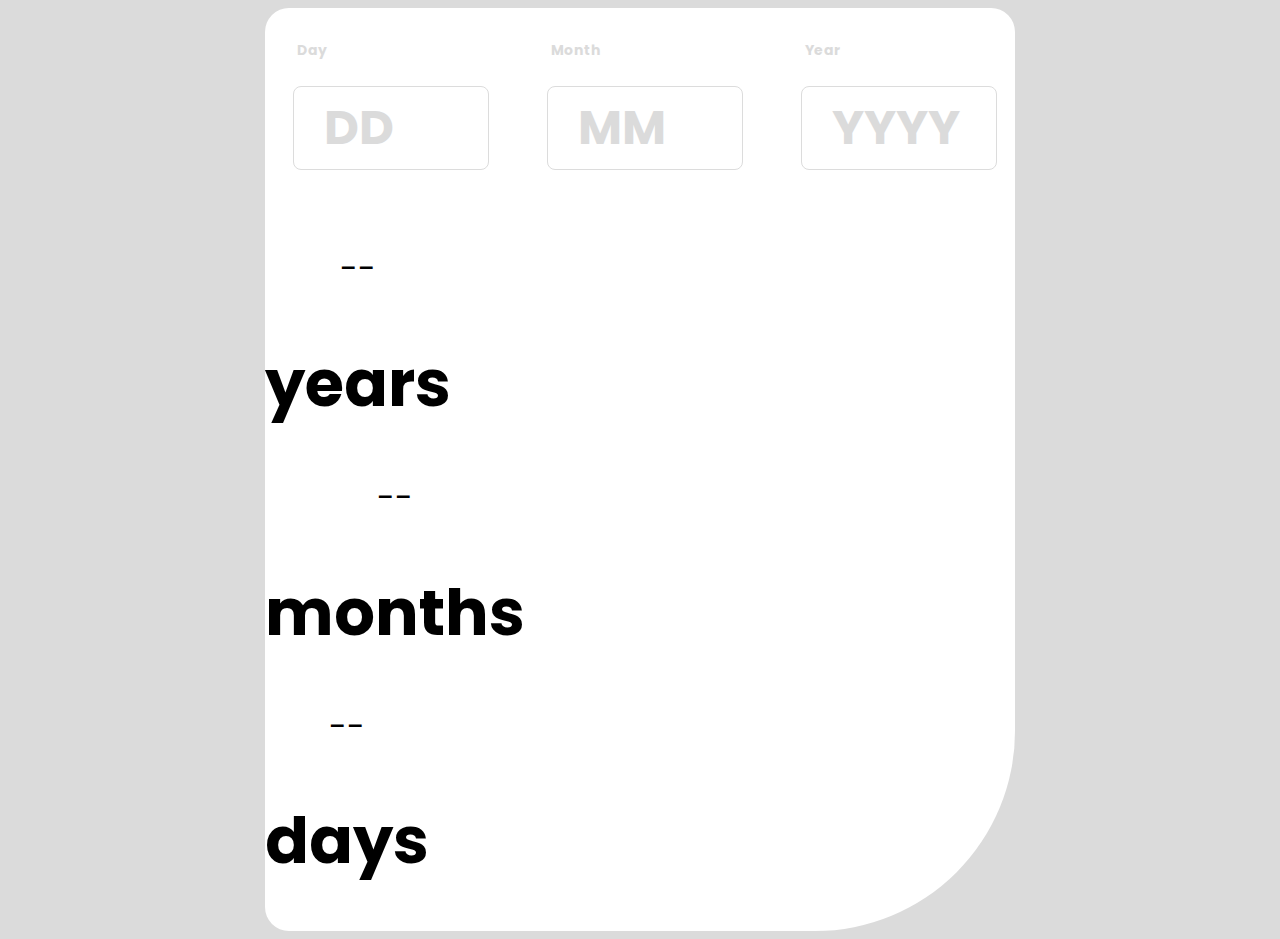
==== pages/index.html @ cd5a33d2 "add Main Section" ====
<!DOCTYPE html>
<html lang="en">
<head>
    <meta charset="UTF-8">
    <meta name="viewport" content="width=device-width, initial-scale=1.0">
    <link rel="icon" type="image/png" sizes="32x32" href="../assets/images/favicon-32x32.png">

    <title>Frontend Mentor | Age calculator app</title>
    <link rel="stylesheet" type="text/css" href="../styles/style.css">

</head>
<body>
<main>
    <div class="container-input">
        <section class="days">
            <h3 class="title">Day</h3>
            <div class="container-box">
                <h2 class="text-box">DD</h2>
            </div>
        </section>
        <section class="months">
            <h3 class="title">Month</h3>
            <div class="container-box">
                <h2 class="text-box">MM</h2>
            </div>
        </section>
        <section class="years">
            <h3 class="title">Year</h3>
            <div class="container-box">
                <h2 class="text-box">YYYY</h2>
            </div>
        </section>
    </div>
    <section>
        <div><img src="../assets/images/icon-arrow.svg" alt="action-button-arrow"></div>
    </section>
    <section>
        <div>--</div>
        <h1>years</h1>
    </section>
    <section>
        <div>--</div>
        <h1>months</h1>
    </section>
    <section>
        <div>--</div>
        <h1>days</h1>
    </section>
</main>

<!--<div class="attribution">
    Challenge by <a href="https://www.frontendmentor.io?ref=challenge" target="_blank">Frontend Mentor</a>.
    Coded by <a href="#">Your Name Here</a>.
</div>-->

<script src="../scripts/main.js"></script>
</body>
</html>
---- styles/style.css ----
/* FONT IMPORT */
@import url('https://fonts.googleapis.com/css2?family=Poppins:wght@400;700;800&display=swap');
/*font-family: 'Poppins', sans-serif;*/

:root {

    /*Font style*/
    --font-size-32-px: 32px;
    --font-poppins: 'Poppins', sans-serif;

    /* PRIMARY COLORS */
    --purple: hsl(259, 100%, 65%);
    --light-red: hsl(0, 100%, 67%);

    /* NEUTRAL COLORS */
    --White: hsl(0, 0%, 100%);
    --Off-white: hsl(0, 0%, 94%);
    --Light-grey: hsl(0, 0%, 86%);
    --Smokey-grey: hsl(0, 1%, 44%);
    -Off-black: hsl(0, 0%, 8%);
}

/* body */

body {
    font-family: var(--font-poppins);
    font-size: var(--font-size-32-px);
    background-color: var(--Light-grey);

    display: flex;
    min-height: 100vh;
    justify-content: center;
    align-items: center;
}


/* Main */

main {
    background-color: var(--White);
    max-width: 840px;
    display: flex;
    flex-direction: column;
    align-items: flex-start;
    text-align: center;
    flex-shrink: 0;
    border-radius: 24px 24px 200px 24px;
}

.container-input {
    display: flex;
    align-items: flex-start;
    gap: 32px;
    align-self: stretch;
    padding: 10px;
}

.text-box {
    display: flex;
    width: 140px;
    padding: 5px 24px 5px 30px;
    margin: 8px;
    align-items: center;
    gap: 16px;
    border-radius: 8px;
    border: 1px solid #DCDCDC;
    color: var(--Light-grey);
}

.title {
    display: flex;
    padding-bottom: 5px;
    padding-top: 10px;
    padding-left: 10px;
    margin: 12px;
    font-size: 14px;
    font-weight: 700;
    color: var(--Light-grey);
}

.container-box {
    display: flex;
    margin-left: 10px;
}
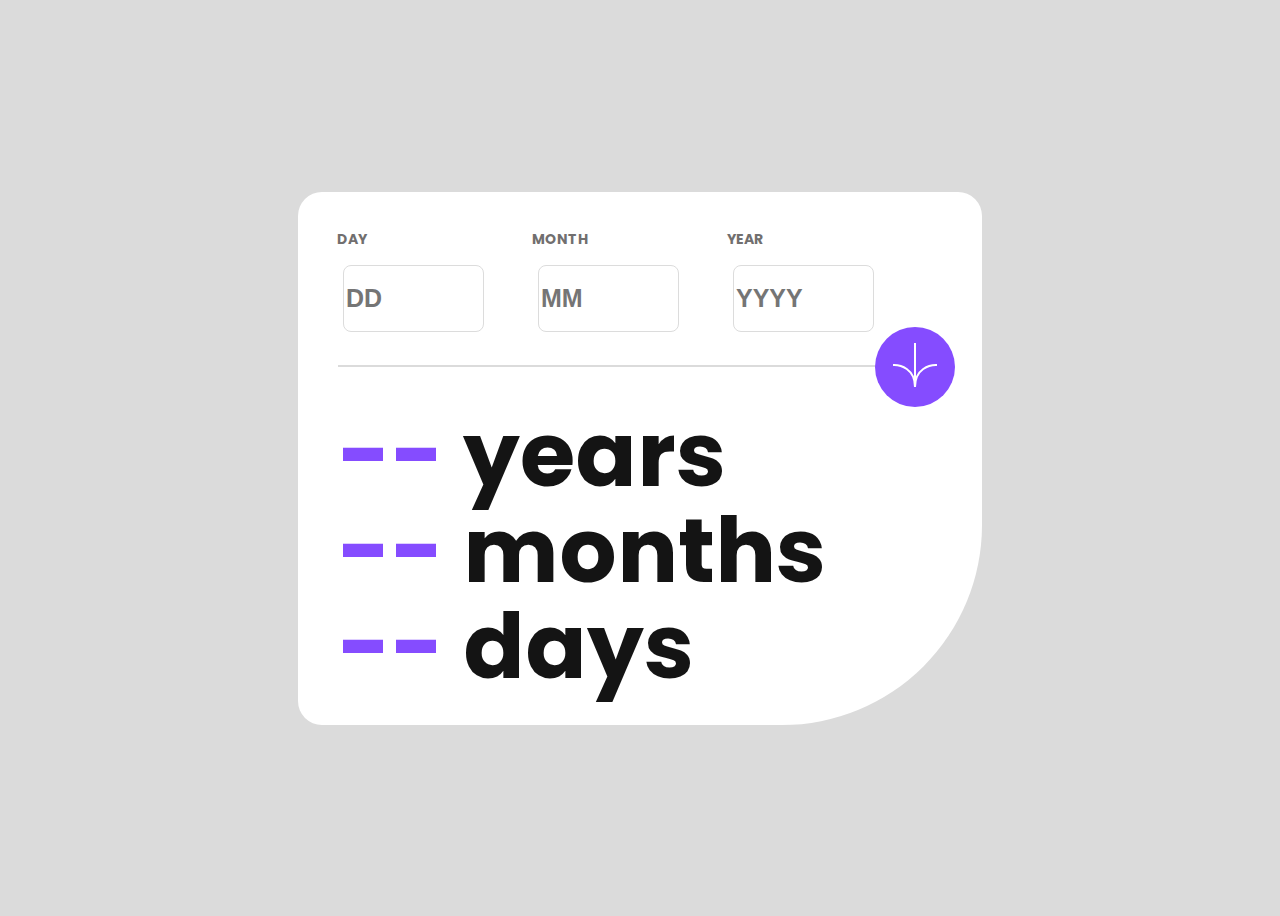
==== commit c41762c2: "done design frontend" ====
--- a/pages/index.html
+++ b/pages/index.html
@@ -15,37 +15,40 @@
         <section class="days">
             <h3 class="title">Day</h3>
             <div class="container-box">
-                <h2 class="text-box">DD</h2>
+                <label>
+                    <input type="text" name="day" placeholder="DD" class="text-box">
+                </label>
             </div>
         </section>
         <section class="months">
             <h3 class="title">Month</h3>
             <div class="container-box">
-                <h2 class="text-box">MM</h2>
+                <label>
+                    <input type="text" name="month" placeholder="MM" class="text-box">
+                </label>
             </div>
         </section>
         <section class="years">
             <h3 class="title">Year</h3>
             <div class="container-box">
-                <h2 class="text-box">YYYY</h2>
+                <label>
+                    <input type="text" name="year" placeholder="YYYY" class="text-box">
+                </label>
             </div>
         </section>
     </div>
-    <section>
-        <div><img src="../assets/images/icon-arrow.svg" alt="action-button-arrow"></div>
+    <section class="btn-container">
+        <div class="line"></div>
+        <button class="btn-arrow">
+            <img src="../assets/images/icon-arrow.svg" alt="action-button-arrow" >
+        </button>
     </section>
-    <section>
-        <div>--</div>
-        <h1>years</h1>
-    </section>
-    <section>
-        <div>--</div>
-        <h1>months</h1>
-    </section>
-    <section>
-        <div>--</div>
-        <h1>days</h1>
-    </section>
+
+    <div class="container-output">
+        <h1 class="display-purple">-- <span class="title-output">years</span></h1>
+        <h1 class="display-purple">-- <span class="title-output">months</span></h1>
+        <h1 class="display-purple">-- <span class="title-output">days</span></h1>
+    </div>
 </main>
 
 <!--<div class="attribution">
--- a/styles/style.css
+++ b/styles/style.css
@@ -1,43 +1,42 @@
 /* FONT IMPORT */
 @import url('https://fonts.googleapis.com/css2?family=Poppins:wght@400;700;800&display=swap');
-/*font-family: 'Poppins', sans-serif;*/
 
 :root {
-
-    /*Font style*/
+    /* Font style */
     --font-size-32-px: 32px;
     --font-poppins: 'Poppins', sans-serif;
 
-    /* PRIMARY COLORS */
+    /* Primary Colors */
     --purple: hsl(259, 100%, 65%);
-    --light-red: hsl(0, 100%, 67%);
 
-    /* NEUTRAL COLORS */
-    --White: hsl(0, 0%, 100%);
-    --Off-white: hsl(0, 0%, 94%);
-    --Light-grey: hsl(0, 0%, 86%);
-    --Smokey-grey: hsl(0, 1%, 44%);
-    -Off-black: hsl(0, 0%, 8%);
+    /* Neutral Colors */
+    --white: hsl(0, 0%, 100%);
+    --light-grey: hsl(0, 0%, 86%);
+    --smokey-grey: hsl(0, 1%, 44%);
+    --off-black: hsl(0, 0%, 8%);
 }
 
-/* body */
+button {
+    background-color: transparent;
+    border: none;
+    cursor: pointer;
+}
 
+
+/* Body */
 body {
     font-family: var(--font-poppins);
     font-size: var(--font-size-32-px);
-    background-color: var(--Light-grey);
-
+    background-color: var(--light-grey);
     display: flex;
     min-height: 100vh;
     justify-content: center;
     align-items: center;
 }
 
-
 /* Main */
-
 main {
-    background-color: var(--White);
+    background-color: var(--white);
     max-width: 840px;
     display: flex;
     flex-direction: column;
@@ -50,35 +49,88 @@
 .container-input {
     display: flex;
     align-items: flex-start;
-    gap: 32px;
-    align-self: stretch;
-    padding: 10px;
+    gap: 16px; /* Reducido el espacio entre elementos */
+    padding: 15px 100px 15px 15px;
+    flex-grow: 1;
+}
+
+.container-input label {
+    padding-left: 30px;
 }
 
 .text-box {
     display: flex;
-    width: 140px;
-    padding: 5px 24px 5px 30px;
-    margin: 8px;
-    align-items: center;
-    gap: 16px;
+    width: 135px;
+    height: 55px;
+    font-size: 25px;
+    font-weight: 600;
+    padding: 5px 2px;
     border-radius: 8px;
     border: 1px solid #DCDCDC;
-    color: var(--Light-grey);
+    color: var(--off-black);
+    resize: none;
+    margin: 3px 8px 8px 0;
 }
+
 
 .title {
     display: flex;
-    padding-bottom: 5px;
-    padding-top: 10px;
-    padding-left: 10px;
+    padding: 10px 0 0 12px;
     margin: 12px;
     font-size: 14px;
     font-weight: 700;
-    color: var(--Light-grey);
+    color: var(--smokey-grey);
+    text-transform: uppercase;
 }
 
 .container-box {
     display: flex;
-    margin-left: 10px;
-}+}
+
+.container-output {
+    font-weight: 800;
+    font-size: 45px;
+    display: flex;
+    flex-direction: column;
+    justify-content: center;
+    align-items: baseline;
+    margin-bottom: 30px;
+    padding-left: 30px;
+}
+
+.container-output h1 {
+    margin: -20px;
+    padding-left: 30px;
+}
+
+.container-output span {
+    color: var(--off-black);
+}
+
+.display-purple {
+    color: var(--purple);
+}
+
+.line {
+    border: 1px solid var(--light-grey);
+    width: 570px;
+    margin-left: 40px;
+    margin-right: 55px;
+    margin-bottom: -40px;
+}
+
+.btn-container {
+    position: relative;
+    padding-top: 10px;
+}
+
+.btn-arrow {
+    background-color: var(--purple);
+    width: 80px;
+    height: 80px;
+    border-radius: 100px;
+    margin-right: 10px;
+    float: right;
+}
+
+/* MEDIA QUERY'S */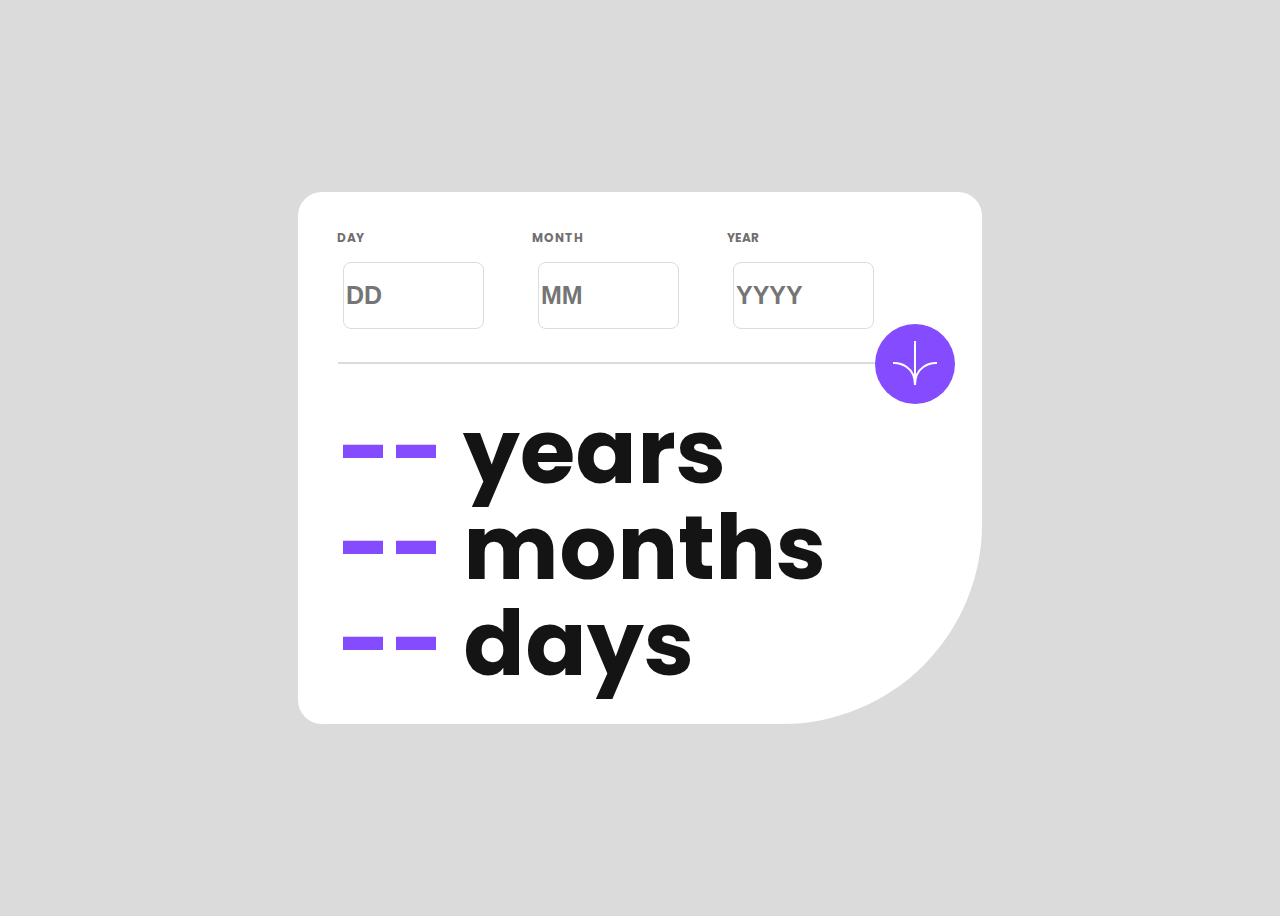
==== commit d4f6dc18: "Add validation Input, and error handling" ====
--- a/pages/index.html
+++ b/pages/index.html
@@ -7,40 +7,42 @@
 
     <title>Frontend Mentor | Age calculator app</title>
     <link rel="stylesheet" type="text/css" href="../styles/style.css">
-
 </head>
 <body>
 <main>
     <div class="container-input">
         <section class="days">
-            <h3 class="title">Day</h3>
+            <h3 class="title" id="DayTitle">Day</h3>
             <div class="container-box">
                 <label>
-                    <input type="text" name="day" placeholder="DD" class="text-box">
+                    <input type="text" name="day" placeholder="DD" class="text-box" id="inputDay">
+                    <p class="error-message" id="error-inputDay">Must be a valid day</p>
                 </label>
             </div>
         </section>
         <section class="months">
-            <h3 class="title">Month</h3>
+            <h3 class="title" id="monthTitle">Month</h3>
             <div class="container-box">
                 <label>
-                    <input type="text" name="month" placeholder="MM" class="text-box">
+                    <input type="text" name="month" placeholder="MM" class="text-box" id="inputMonth">
+                    <p class="error-message" id="error-inputMonth">Must be a valid Month</p>
                 </label>
             </div>
         </section>
         <section class="years">
-            <h3 class="title">Year</h3>
+            <h3 class="title" id="titleYear">Year</h3>
             <div class="container-box">
                 <label>
-                    <input type="text" name="year" placeholder="YYYY" class="text-box">
+                    <input type="text" name="year" placeholder="YYYY" class="text-box" id="inputYear">
+                    <p class="error-message" id="error-inputYear">Must be a valid Year</p>
                 </label>
             </div>
         </section>
     </div>
     <section class="btn-container">
         <div class="line"></div>
-        <button class="btn-arrow">
-            <img src="../assets/images/icon-arrow.svg" alt="action-button-arrow" >
+        <button class="btn-arrow" onclick="getInput()">
+            <img src="../assets/images/icon-arrow.svg" alt="action-button-arrow">
         </button>
     </section>
 
--- a/styles/style.css
+++ b/styles/style.css
@@ -8,6 +8,7 @@
 
     /* Primary Colors */
     --purple: hsl(259, 100%, 65%);
+    --red-error: #ff3333;
 
     /* Neutral Colors */
     --white: hsl(0, 0%, 100%);
@@ -49,7 +50,7 @@
 .container-input {
     display: flex;
     align-items: flex-start;
-    gap: 16px; /* Reducido el espacio entre elementos */
+    gap: 16px;
     padding: 15px 100px 15px 15px;
     flex-grow: 1;
 }
@@ -77,7 +78,7 @@
     display: flex;
     padding: 10px 0 0 12px;
     margin: 12px;
-    font-size: 14px;
+    font-size: 12px;
     font-weight: 700;
     color: var(--smokey-grey);
     text-transform: uppercase;
@@ -94,8 +95,17 @@
     flex-direction: column;
     justify-content: center;
     align-items: baseline;
-    margin-bottom: 30px;
+    margin-bottom: 32px;
     padding-left: 30px;
+}
+
+
+.error-message {
+    font-size: 11px;
+    color: var(--red-error);
+    font-style: italic;
+    text-align: left;
+    display: none;
 }
 
 .container-output h1 {
@@ -133,4 +143,110 @@
     float: right;
 }
 
-/* MEDIA QUERY'S */+/* MEDIA QUERY'S */
+
+@media only screen and (min-width: 601px) and (max-width: 1024px) {
+
+    main {
+        max-width: 600px;
+    }
+
+    .text-box {
+        display: flex;
+        width: 100px;
+        height: 40px;
+        font-size: 20px;
+        font-weight: 600;
+    }
+
+
+    .title {
+        margin: 8px;
+        font-size: 10px;
+        font-weight: 700;
+    }
+
+
+    .container-output {
+        font-size: 35px;
+    }
+
+    .btn-arrow {
+        width: 50px;
+        height: 50px;
+        margin-right: 270px;
+        margin-top: 15px;
+        margin-bottom: 15px;
+        justify-content: center;
+        float: right;
+
+    }
+
+    .btn-arrow img {
+        width: 30px;
+        height: 30px;
+
+    }
+
+    .line {
+        border: 1px solid var(--light-grey);
+        width: 500px;
+        margin-left: 40px;
+        margin-right: 55px;
+        margin-bottom: -40px;
+    }
+}
+
+@media only screen and (max-width: 600px) {
+
+
+    main {
+
+        max-width: 400px;
+        border-radius: 24px 24px 100px 24px;
+    }
+
+    .text-box {
+        display: flex;
+        width: 60px;
+        height: 30px;
+        font-size: 12px;
+    }
+
+
+    .title {
+        margin: 5px;
+        font-size: 8px;
+    }
+
+
+    .container-output {
+        font-size: 25px;
+        gap: 20px;
+    }
+
+    .btn-arrow {
+        width: 48px;
+        height: 48px;
+        margin-right: 50%;
+        margin-top: 20px;
+        margin-bottom: 15px;
+        justify-content: center;
+        float: right;
+
+    }
+
+    .btn-arrow img {
+        width: 35px;
+        height: 35px;
+
+    }
+
+    .line {
+        border: 1px solid var(--light-grey);
+        width: 330px;
+        margin-bottom: -40px;
+    }
+
+
+}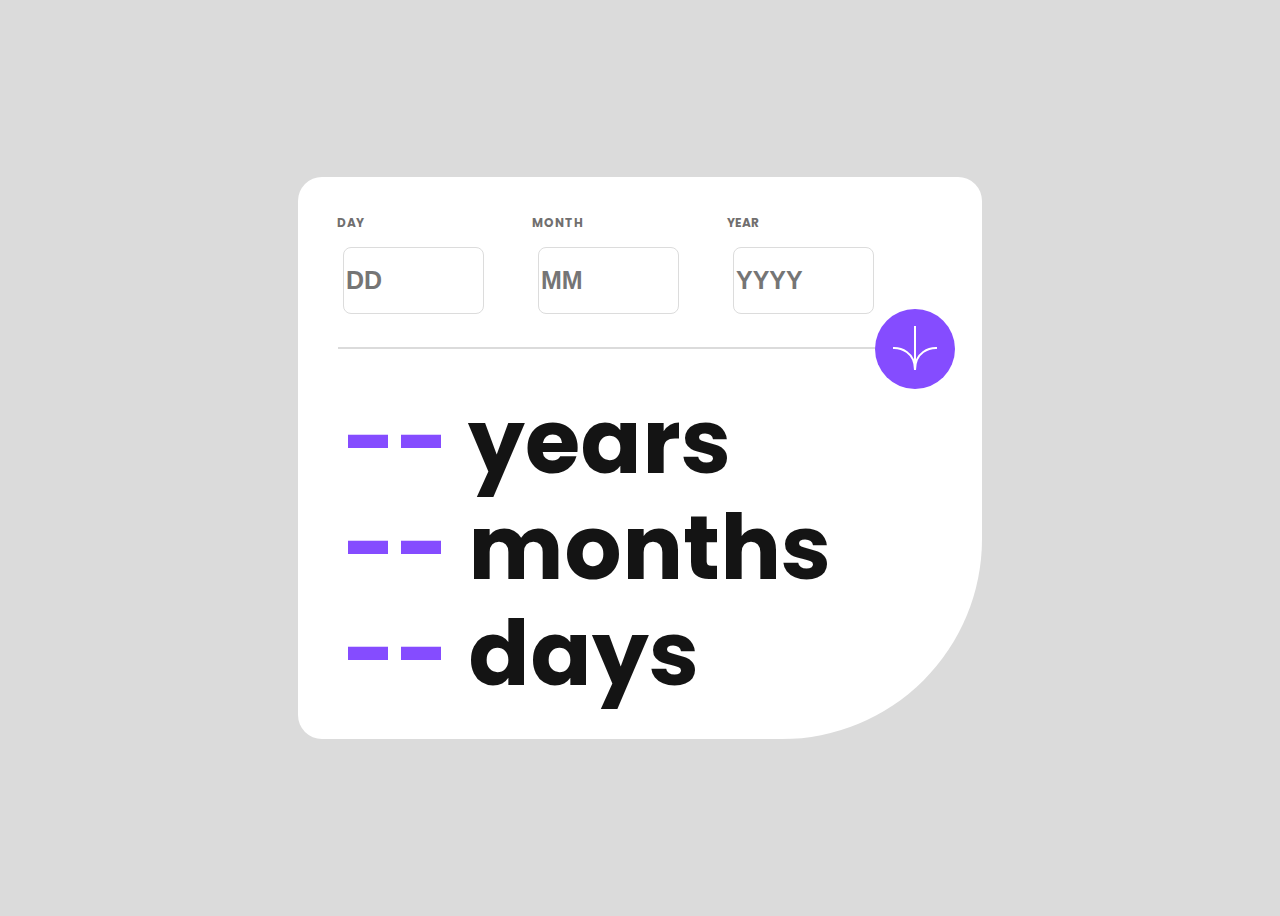
==== commit d5f961d9: "Add calculate age ouput" ====
--- a/pages/index.html
+++ b/pages/index.html
@@ -47,9 +47,9 @@
     </section>
 
     <div class="container-output">
-        <h1 class="display-purple">-- <span class="title-output">years</span></h1>
-        <h1 class="display-purple">-- <span class="title-output">months</span></h1>
-        <h1 class="display-purple">-- <span class="title-output">days</span></h1>
+        <h1 class="display-purple" id="yearOutputSpan">-- <span class="title-output">years</span></h1>
+        <h1 class="display-purple" id="monthOutputSpan">-- <span class="title-output">months</span></h1>
+        <h1 class="display-purple" id="dayOutputSpan">-- <span class="title-output">days</span></h1>
     </div>
 </main>
 
--- a/styles/style.css
+++ b/styles/style.css
@@ -22,7 +22,6 @@
     border: none;
     cursor: pointer;
 }
-
 
 /* Body */
 body {
@@ -73,7 +72,6 @@
     margin: 3px 8px 8px 0;
 }
 
-
 .title {
     display: flex;
     padding: 10px 0 0 12px;
@@ -109,8 +107,9 @@
 }
 
 .container-output h1 {
-    margin: -20px;
+    margin: -15px;
     padding-left: 30px;
+
 }
 
 .container-output span {
